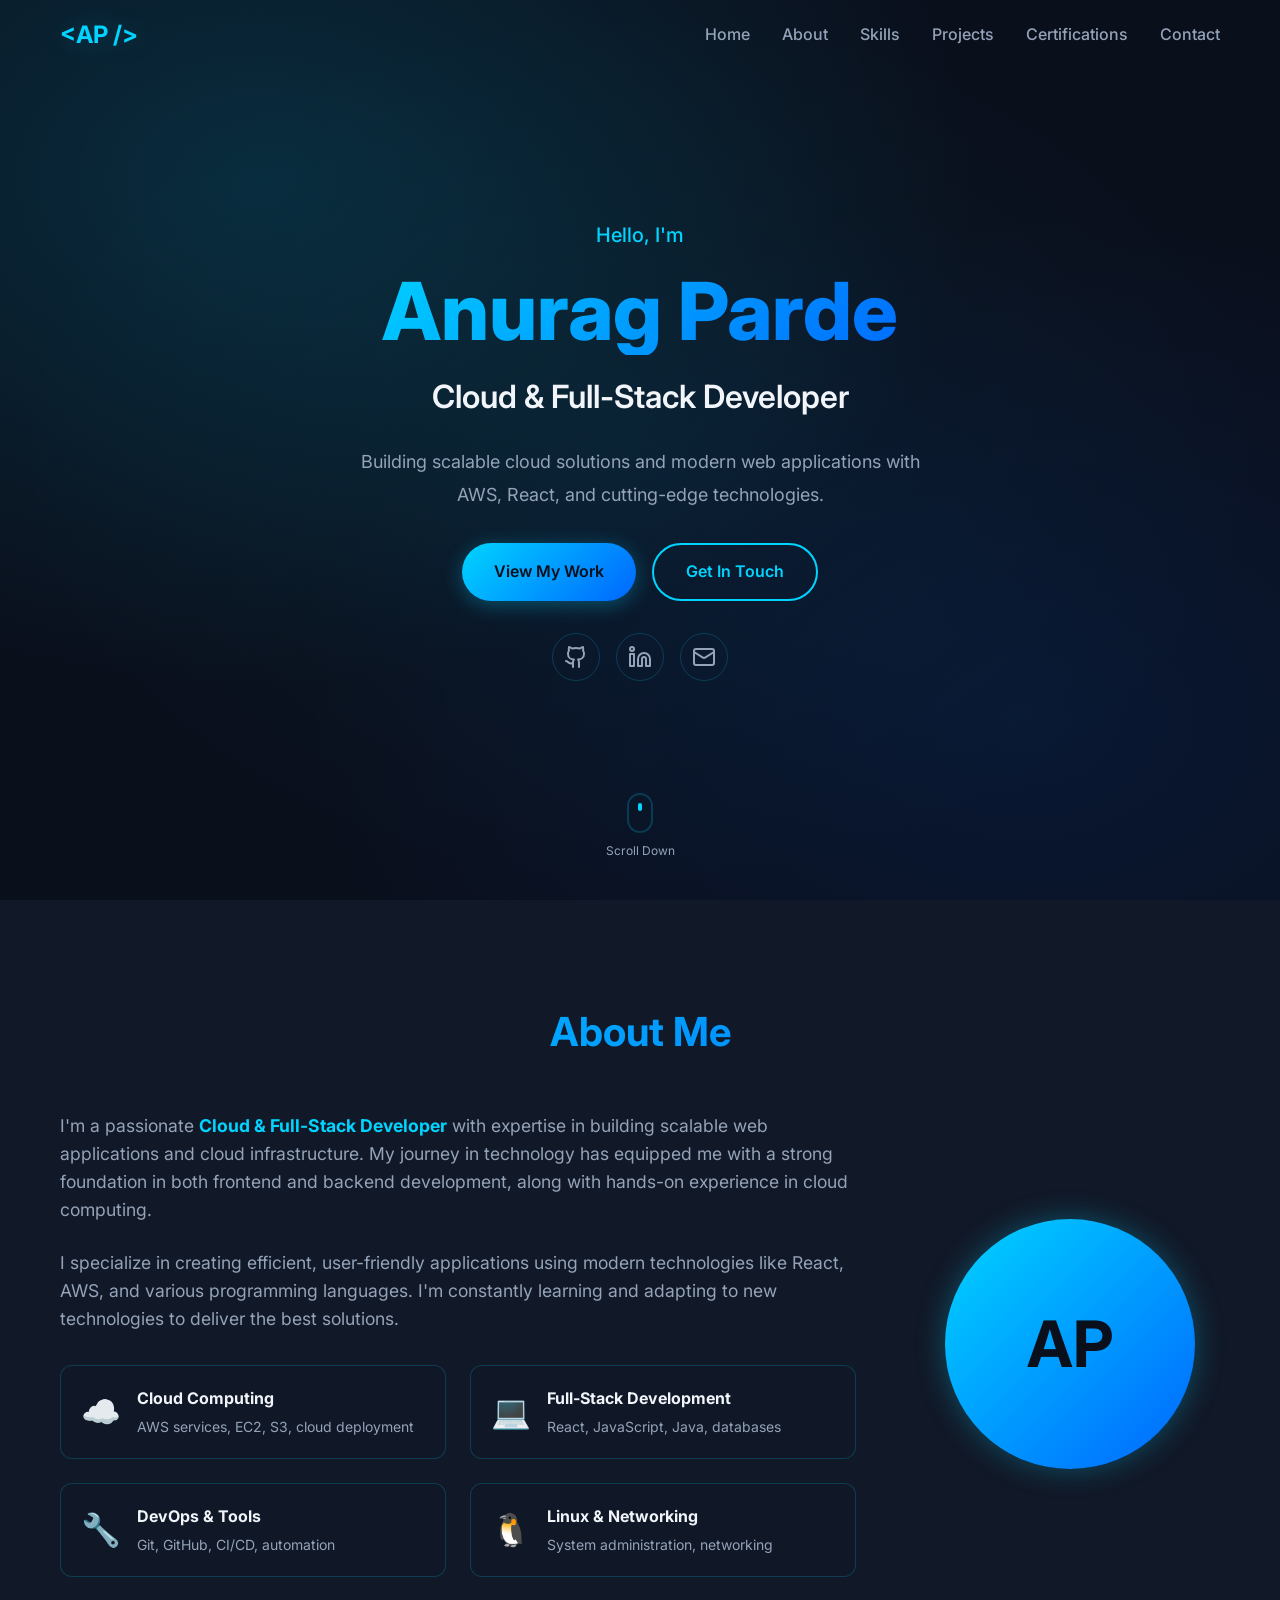
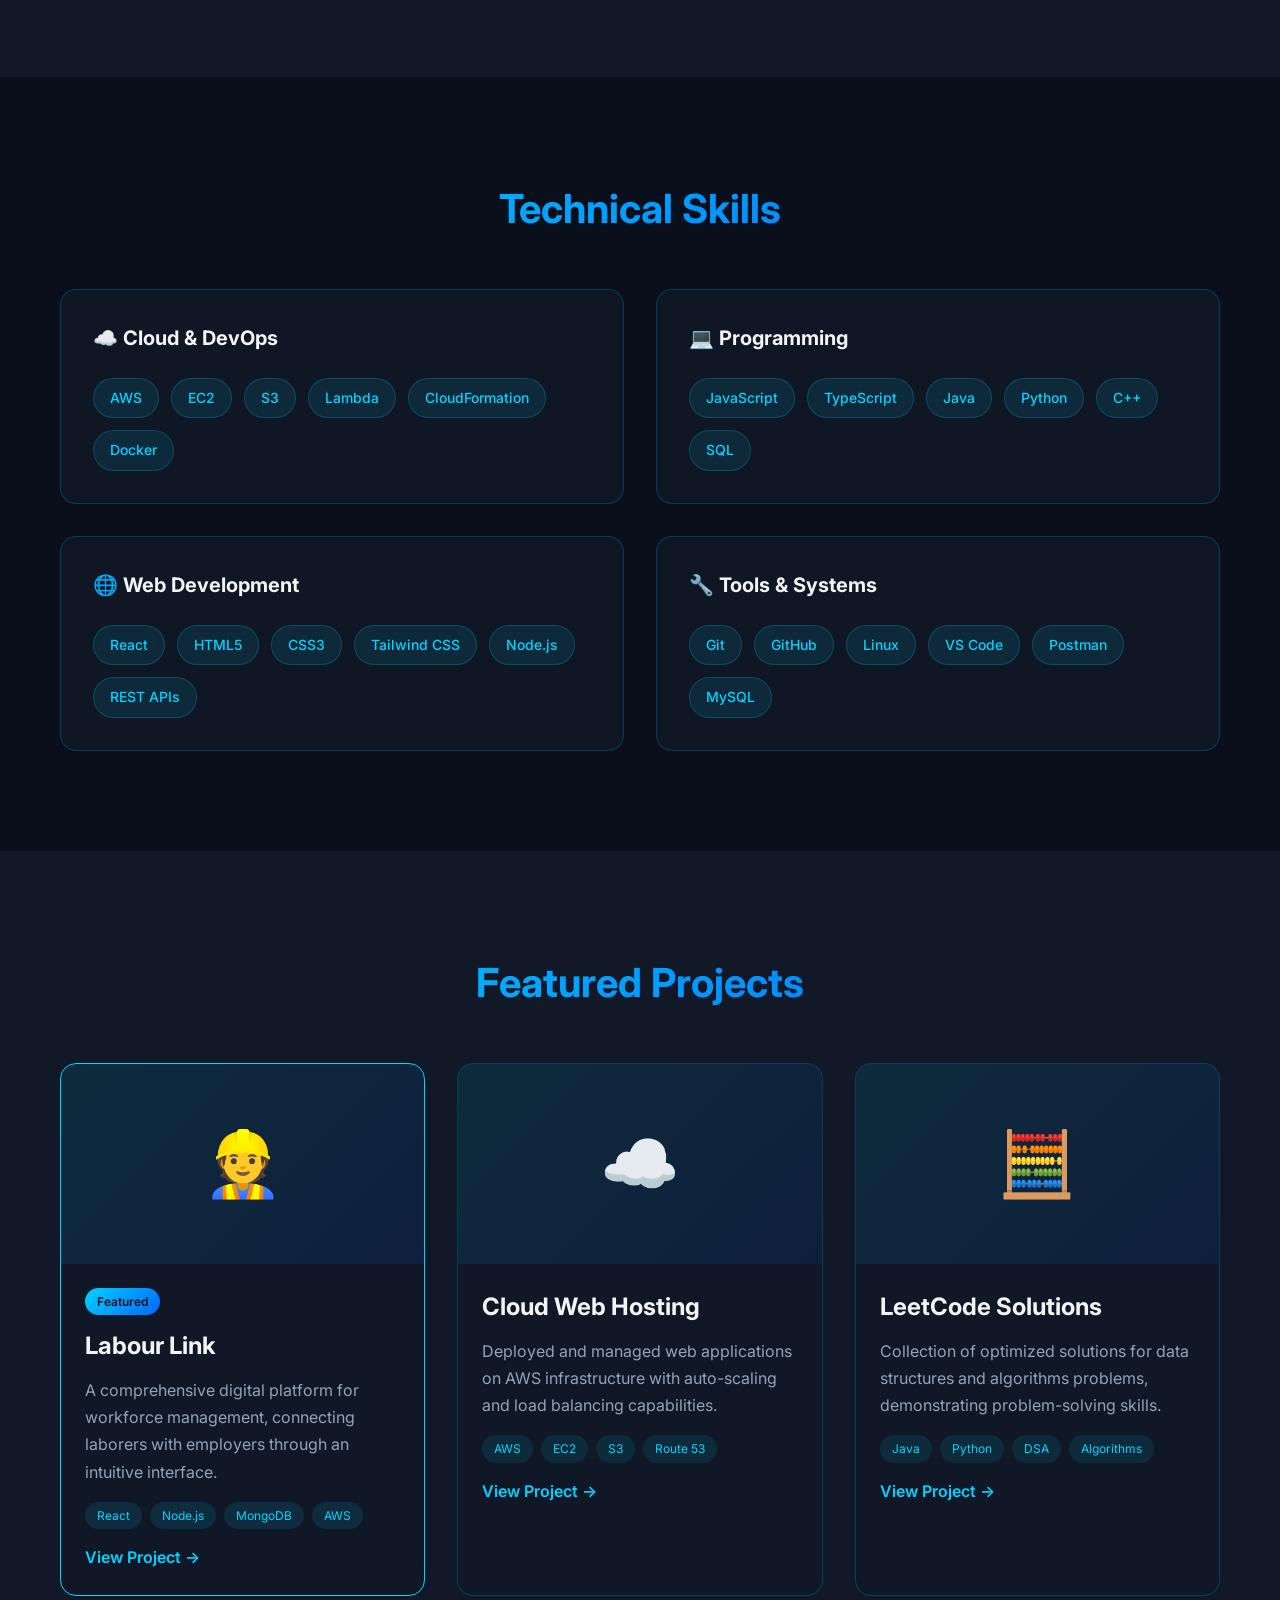
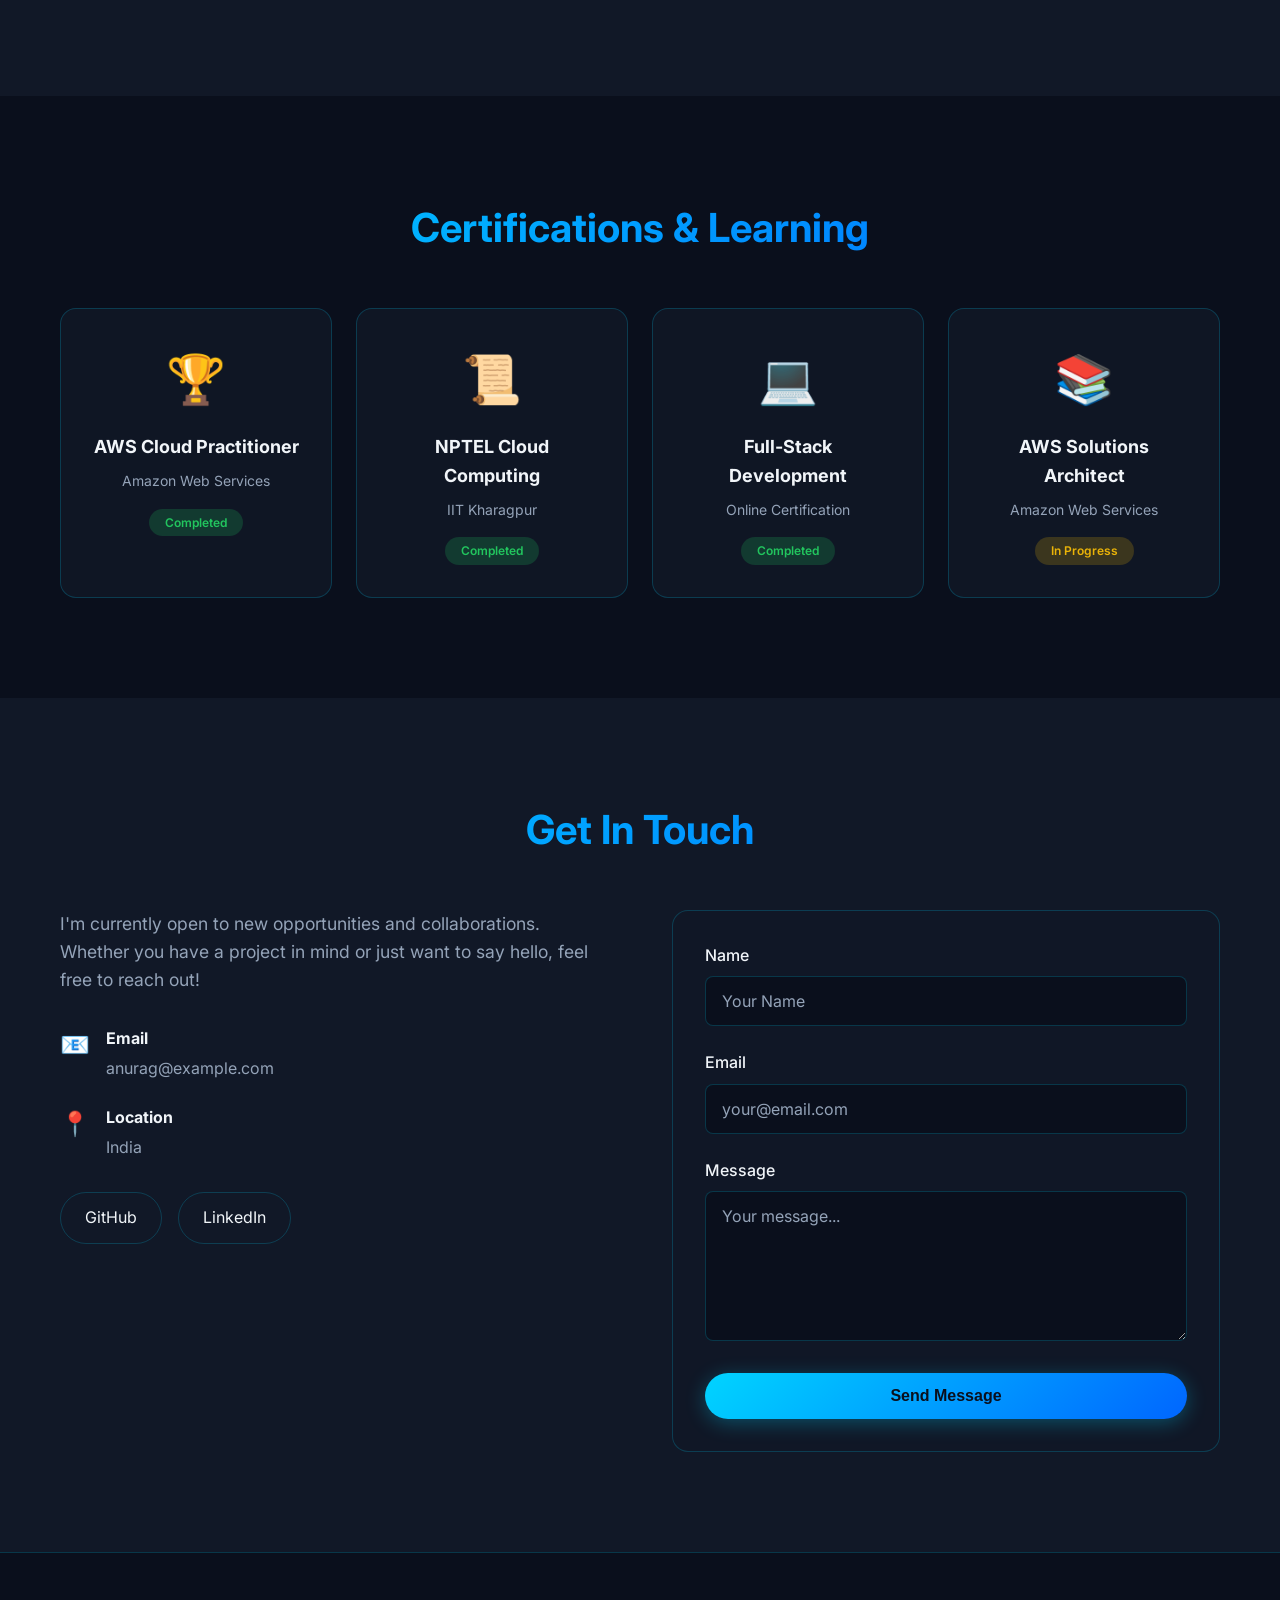
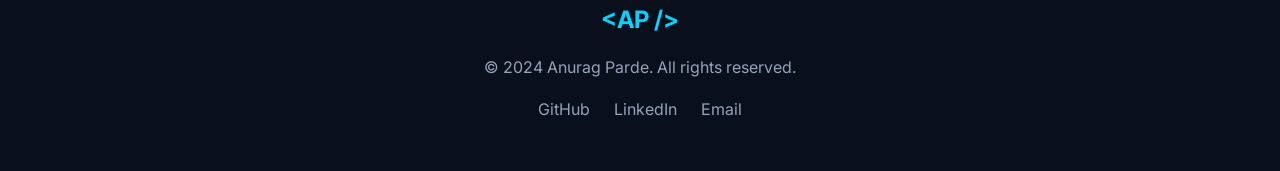
==== index.html @ a1b3fbac "Add files via upload" ====
<!DOCTYPE html>
<html lang="en">
<head>
  <meta charset="UTF-8">
  <meta name="viewport" content="width=device-width, initial-scale=1.0">
  <title>Anurag Parde | Cloud & Full-Stack Developer</title>
  <meta name="description" content="Portfolio of Anurag Parde - Cloud & Full-Stack Developer specializing in AWS, React, and modern web technologies.">
  <link rel="stylesheet" href="style.css">
  <link href="https://fonts.googleapis.com/css2?family=Inter:wght@300;400;500;600;700;800&display=swap" rel="stylesheet">
</head>
<body>
  <!-- Navigation -->
  <nav class="navbar" id="navbar">
    <div class="nav-container">
      <a href="#home" class="logo">&lt;AP /&gt;</a>
      <button class="menu-toggle" id="menuToggle" aria-label="Toggle menu">
        <span></span>
        <span></span>
        <span></span>
      </button>
      <ul class="nav-links" id="navLinks">
        <li><a href="#home">Home</a></li>
        <li><a href="#about">About</a></li>
        <li><a href="#skills">Skills</a></li>
        <li><a href="#projects">Projects</a></li>
        <li><a href="#certifications">Certifications</a></li>
        <li><a href="#contact">Contact</a></li>
      </ul>
    </div>
  </nav>

  <!-- Hero Section -->
  <section class="hero" id="home">
    <div class="hero-bg"></div>
    <div class="hero-content">
      <p class="hero-greeting">Hello, I'm</p>
      <h1 class="hero-name">Anurag Parde</h1>
      <h2 class="hero-role">Cloud & Full-Stack Developer</h2>
      <p class="hero-tagline">Building scalable cloud solutions and modern web applications with AWS, React, and cutting-edge technologies.</p>
      <div class="hero-buttons">
        <a href="#projects" class="btn btn-primary">View My Work</a>
        <a href="#contact" class="btn btn-secondary">Get In Touch</a>
      </div>
      <div class="social-links">
        <a href="https://github.com" target="_blank" aria-label="GitHub" class="social-link">
          <svg xmlns="http://www.w3.org/2000/svg" width="24" height="24" viewBox="0 0 24 24" fill="none" stroke="currentColor" stroke-width="2" stroke-linecap="round" stroke-linejoin="round"><path d="M15 22v-4a4.8 4.8 0 0 0-1-3.5c3 0 6-2 6-5.5.08-1.25-.27-2.48-1-3.5.28-1.15.28-2.35 0-3.5 0 0-1 0-3 1.5-2.64-.5-5.36-.5-8 0C6 2 5 2 5 2c-.3 1.15-.3 2.35 0 3.5A5.403 5.403 0 0 0 4 9c0 3.5 3 5.5 6 5.5-.39.49-.68 1.05-.85 1.65-.17.6-.22 1.23-.15 1.85v4"/><path d="M9 18c-4.51 2-5-2-7-2"/></svg>
        </a>
        <a href="https://linkedin.com" target="_blank" aria-label="LinkedIn" class="social-link">
          <svg xmlns="http://www.w3.org/2000/svg" width="24" height="24" viewBox="0 0 24 24" fill="none" stroke="currentColor" stroke-width="2" stroke-linecap="round" stroke-linejoin="round"><path d="M16 8a6 6 0 0 1 6 6v7h-4v-7a2 2 0 0 0-2-2 2 2 0 0 0-2 2v7h-4v-7a6 6 0 0 1 6-6z"/><rect width="4" height="12" x="2" y="9"/><circle cx="4" cy="4" r="2"/></svg>
        </a>
        <a href="mailto:anurag@example.com" aria-label="Email" class="social-link">
          <svg xmlns="http://www.w3.org/2000/svg" width="24" height="24" viewBox="0 0 24 24" fill="none" stroke="currentColor" stroke-width="2" stroke-linecap="round" stroke-linejoin="round"><rect width="20" height="16" x="2" y="4" rx="2"/><path d="m22 7-8.97 5.7a1.94 1.94 0 0 1-2.06 0L2 7"/></svg>
        </a>
      </div>
    </div>
    <div class="scroll-indicator">
      <div class="mouse"></div>
      <p>Scroll Down</p>
    </div>
  </section>

  <!-- About Section -->
  <section class="about" id="about">
    <div class="container">
      <h2 class="section-title">About Me</h2>
      <div class="about-content">
        <div class="about-text">
          <p>I'm a passionate <strong>Cloud & Full-Stack Developer</strong> with expertise in building scalable web applications and cloud infrastructure. My journey in technology has equipped me with a strong foundation in both frontend and backend development, along with hands-on experience in cloud computing.</p>
          <p>I specialize in creating efficient, user-friendly applications using modern technologies like React, AWS, and various programming languages. I'm constantly learning and adapting to new technologies to deliver the best solutions.</p>
          <div class="about-highlights">
            <div class="highlight-item">
              <div class="highlight-icon">☁️</div>
              <div>
                <h4>Cloud Computing</h4>
                <p>AWS services, EC2, S3, cloud deployment</p>
              </div>
            </div>
            <div class="highlight-item">
              <div class="highlight-icon">💻</div>
              <div>
                <h4>Full-Stack Development</h4>
                <p>React, JavaScript, Java, databases</p>
              </div>
            </div>
            <div class="highlight-item">
              <div class="highlight-icon">🔧</div>
              <div>
                <h4>DevOps & Tools</h4>
                <p>Git, GitHub, CI/CD, automation</p>
              </div>
            </div>
            <div class="highlight-item">
              <div class="highlight-icon">🐧</div>
              <div>
                <h4>Linux & Networking</h4>
                <p>System administration, networking</p>
              </div>
            </div>
          </div>
        </div>
        <div class="about-image">
          <div class="avatar">AP</div>
        </div>
      </div>
    </div>
  </section>

  <!-- Skills Section -->
  <section class="skills" id="skills">
    <div class="container">
      <h2 class="section-title">Technical Skills</h2>
      <div class="skills-grid">
        <div class="skill-category">
          <h3>☁️ Cloud & DevOps</h3>
          <div class="skill-tags">
            <span class="skill-tag">AWS</span>
            <span class="skill-tag">EC2</span>
            <span class="skill-tag">S3</span>
            <span class="skill-tag">Lambda</span>
            <span class="skill-tag">CloudFormation</span>
            <span class="skill-tag">Docker</span>
          </div>
        </div>
        <div class="skill-category">
          <h3>💻 Programming</h3>
          <div class="skill-tags">
            <span class="skill-tag">JavaScript</span>
            <span class="skill-tag">TypeScript</span>
            <span class="skill-tag">Java</span>
            <span class="skill-tag">Python</span>
            <span class="skill-tag">C++</span>
            <span class="skill-tag">SQL</span>
          </div>
        </div>
        <div class="skill-category">
          <h3>🌐 Web Development</h3>
          <div class="skill-tags">
            <span class="skill-tag">React</span>
            <span class="skill-tag">HTML5</span>
            <span class="skill-tag">CSS3</span>
            <span class="skill-tag">Tailwind CSS</span>
            <span class="skill-tag">Node.js</span>
            <span class="skill-tag">REST APIs</span>
          </div>
        </div>
        <div class="skill-category">
          <h3>🔧 Tools & Systems</h3>
          <div class="skill-tags">
            <span class="skill-tag">Git</span>
            <span class="skill-tag">GitHub</span>
            <span class="skill-tag">Linux</span>
            <span class="skill-tag">VS Code</span>
            <span class="skill-tag">Postman</span>
            <span class="skill-tag">MySQL</span>
          </div>
        </div>
      </div>
    </div>
  </section>

  <!-- Projects Section -->
  <section class="projects" id="projects">
    <div class="container">
      <h2 class="section-title">Featured Projects</h2>
      <div class="projects-grid">
        <div class="project-card featured">
          <div class="project-image">
            <div class="project-icon">👷</div>
          </div>
          <div class="project-content">
            <span class="project-badge">Featured</span>
            <h3>Labour Link</h3>
            <p>A comprehensive digital platform for workforce management, connecting laborers with employers through an intuitive interface.</p>
            <div class="project-tech">
              <span>React</span>
              <span>Node.js</span>
              <span>MongoDB</span>
              <span>AWS</span>
            </div>
            <div class="project-links">
              <a href="#" class="project-link">View Project →</a>
            </div>
          </div>
        </div>
        <div class="project-card">
          <div class="project-image">
            <div class="project-icon">☁️</div>
          </div>
          <div class="project-content">
            <h3>Cloud Web Hosting</h3>
            <p>Deployed and managed web applications on AWS infrastructure with auto-scaling and load balancing capabilities.</p>
            <div class="project-tech">
              <span>AWS</span>
              <span>EC2</span>
              <span>S3</span>
              <span>Route 53</span>
            </div>
            <div class="project-links">
              <a href="#" class="project-link">View Project →</a>
            </div>
          </div>
        </div>
        <div class="project-card">
          <div class="project-image">
            <div class="project-icon">🧮</div>
          </div>
          <div class="project-content">
            <h3>LeetCode Solutions</h3>
            <p>Collection of optimized solutions for data structures and algorithms problems, demonstrating problem-solving skills.</p>
            <div class="project-tech">
              <span>Java</span>
              <span>Python</span>
              <span>DSA</span>
              <span>Algorithms</span>
            </div>
            <div class="project-links">
              <a href="#" class="project-link">View Project →</a>
            </div>
          </div>
        </div>
      </div>
    </div>
  </section>

  <!-- Certifications Section -->
  <section class="certifications" id="certifications">
    <div class="container">
      <h2 class="section-title">Certifications & Learning</h2>
      <div class="cert-grid">
        <div class="cert-card">
          <div class="cert-icon">🏆</div>
          <h3>AWS Cloud Practitioner</h3>
          <p>Amazon Web Services</p>
          <span class="cert-status completed">Completed</span>
        </div>
        <div class="cert-card">
          <div class="cert-icon">📜</div>
          <h3>NPTEL Cloud Computing</h3>
          <p>IIT Kharagpur</p>
          <span class="cert-status completed">Completed</span>
        </div>
        <div class="cert-card">
          <div class="cert-icon">💻</div>
          <h3>Full-Stack Development</h3>
          <p>Online Certification</p>
          <span class="cert-status completed">Completed</span>
        </div>
        <div class="cert-card">
          <div class="cert-icon">📚</div>
          <h3>AWS Solutions Architect</h3>
          <p>Amazon Web Services</p>
          <span class="cert-status in-progress">In Progress</span>
        </div>
      </div>
    </div>
  </section>

  <!-- Contact Section -->
  <section class="contact" id="contact">
    <div class="container">
      <h2 class="section-title">Get In Touch</h2>
      <div class="contact-content">
        <div class="contact-info">
          <p>I'm currently open to new opportunities and collaborations. Whether you have a project in mind or just want to say hello, feel free to reach out!</p>
          <div class="contact-details">
            <div class="contact-item">
              <span class="contact-icon">📧</span>
              <div>
                <h4>Email</h4>
                <a href="mailto:anurag@example.com">anurag@example.com</a>
              </div>
            </div>
            <div class="contact-item">
              <span class="contact-icon">📍</span>
              <div>
                <h4>Location</h4>
                <p>India</p>
              </div>
            </div>
          </div>
          <div class="contact-social">
            <a href="https://github.com" target="_blank" class="social-btn">GitHub</a>
            <a href="https://linkedin.com" target="_blank" class="social-btn">LinkedIn</a>
          </div>
        </div>
        <form class="contact-form" id="contactForm">
          <div class="form-group">
            <label for="name">Name</label>
            <input type="text" id="name" name="name" required placeholder="Your Name">
          </div>
          <div class="form-group">
            <label for="email">Email</label>
            <input type="email" id="email" name="email" required placeholder="your@email.com">
          </div>
          <div class="form-group">
            <label for="message">Message</label>
            <textarea id="message" name="message" required placeholder="Your message..."></textarea>
          </div>
          <button type="submit" class="btn btn-primary btn-full">Send Message</button>
        </form>
      </div>
    </div>
  </section>

  <!-- Footer -->
  <footer class="footer">
    <div class="container">
      <div class="footer-content">
        <a href="#home" class="footer-logo">&lt;AP /&gt;</a>
        <p>&copy; 2024 Anurag Parde. All rights reserved.</p>
        <div class="footer-social">
          <a href="https://github.com" target="_blank">GitHub</a>
          <a href="https://linkedin.com" target="_blank">LinkedIn</a>
          <a href="mailto:anurag@example.com">Email</a>
        </div>
      </div>
    </div>
  </footer>

  <script src="script.js"></script>
</body>
</html>
---- style.css ----
/* ========================================
   Anurag Parde Portfolio - Stylesheet
   ======================================== */

/* CSS Variables */
:root {
  --primary: #00d4ff;
  --primary-dark: #00a8cc;
  --background: #0a0f1c;
  --background-light: #111827;
  --card-bg: rgba(17, 24, 39, 0.8);
  --text: #f1f5f9;
  --text-muted: #94a3b8;
  --border: rgba(0, 212, 255, 0.2);
  --gradient: linear-gradient(135deg, #00d4ff, #0066ff);
  --shadow: 0 25px 50px -12px rgba(0, 0, 0, 0.5);
  --glow: 0 0 30px rgba(0, 212, 255, 0.3);
}

/* Reset & Base */
* {
  margin: 0;
  padding: 0;
  box-sizing: border-box;
}

html {
  scroll-behavior: smooth;
}

body {
  font-family: 'Inter', -apple-system, BlinkMacSystemFont, 'Segoe UI', sans-serif;
  background: var(--background);
  color: var(--text);
  line-height: 1.6;
  overflow-x: hidden;
}

a {
  text-decoration: none;
  color: inherit;
  transition: color 0.3s ease;
}

ul {
  list-style: none;
}

img {
  max-width: 100%;
  display: block;
}

.container {
  max-width: 1200px;
  margin: 0 auto;
  padding: 0 20px;
}

/* ========================================
   Navigation
   ======================================== */
.navbar {
  position: fixed;
  top: 0;
  left: 0;
  right: 0;
  z-index: 1000;
  padding: 1rem 0;
  transition: all 0.3s ease;
  background: transparent;
}

.navbar.scrolled {
  background: rgba(10, 15, 28, 0.95);
  backdrop-filter: blur(20px);
  box-shadow: 0 4px 30px rgba(0, 0, 0, 0.3);
}

.nav-container {
  max-width: 1200px;
  margin: 0 auto;
  padding: 0 20px;
  display: flex;
  justify-content: space-between;
  align-items: center;
}

.logo {
  font-size: 1.5rem;
  font-weight: 700;
  color: var(--primary);
  text-shadow: var(--glow);
}

.nav-links {
  display: flex;
  gap: 2rem;
}

.nav-links a {
  color: var(--text-muted);
  font-weight: 500;
  padding: 0.5rem 0;
  position: relative;
  transition: color 0.3s ease;
}

.nav-links a:hover {
  color: var(--primary);
}

.nav-links a::after {
  content: '';
  position: absolute;
  bottom: 0;
  left: 0;
  width: 0;
  height: 2px;
  background: var(--primary);
  transition: width 0.3s ease;
}

.nav-links a:hover::after {
  width: 100%;
}

/* Mobile Menu Toggle */
.menu-toggle {
  display: none;
  flex-direction: column;
  gap: 5px;
  background: none;
  border: none;
  cursor: pointer;
  padding: 5px;
}

.menu-toggle span {
  width: 25px;
  height: 2px;
  background: var(--text);
  transition: all 0.3s ease;
}

/* ========================================
   Hero Section
   ======================================== */
.hero {
  min-height: 100vh;
  display: flex;
  flex-direction: column;
  justify-content: center;
  align-items: center;
  text-align: center;
  position: relative;
  padding: 100px 20px;
}

.hero-bg {
  position: absolute;
  top: 0;
  left: 0;
  right: 0;
  bottom: 0;
  background: 
    radial-gradient(ellipse at 20% 20%, rgba(0, 212, 255, 0.15) 0%, transparent 50%),
    radial-gradient(ellipse at 80% 80%, rgba(0, 102, 255, 0.1) 0%, transparent 50%),
    radial-gradient(ellipse at 50% 50%, rgba(0, 212, 255, 0.05) 0%, transparent 70%);
  z-index: -1;
}

.hero-content {
  max-width: 800px;
  animation: fadeInUp 1s ease;
}

.hero-greeting {
  color: var(--primary);
  font-size: 1.25rem;
  font-weight: 500;
  margin-bottom: 1rem;
}

.hero-name {
  font-size: clamp(2.5rem, 8vw, 5rem);
  font-weight: 800;
  background: var(--gradient);
  -webkit-background-clip: text;
  -webkit-text-fill-color: transparent;
  background-clip: text;
  margin-bottom: 1rem;
  line-height: 1.1;
}

.hero-role {
  font-size: clamp(1.25rem, 4vw, 2rem);
  color: var(--text);
  font-weight: 600;
  margin-bottom: 1.5rem;
}

.hero-tagline {
  font-size: 1.125rem;
  color: var(--text-muted);
  max-width: 600px;
  margin: 0 auto 2rem;
  line-height: 1.8;
}

.hero-buttons {
  display: flex;
  gap: 1rem;
  justify-content: center;
  flex-wrap: wrap;
  margin-bottom: 2rem;
}

/* Buttons */
.btn {
  padding: 0.875rem 2rem;
  border-radius: 50px;
  font-weight: 600;
  font-size: 1rem;
  cursor: pointer;
  transition: all 0.3s ease;
  border: none;
  display: inline-flex;
  align-items: center;
  gap: 0.5rem;
}

.btn-primary {
  background: var(--gradient);
  color: var(--background);
  box-shadow: 0 4px 20px rgba(0, 212, 255, 0.3);
}

.btn-primary:hover {
  transform: translateY(-2px);
  box-shadow: 0 6px 30px rgba(0, 212, 255, 0.5);
}

.btn-secondary {
  background: transparent;
  color: var(--primary);
  border: 2px solid var(--primary);
}

.btn-secondary:hover {
  background: rgba(0, 212, 255, 0.1);
  transform: translateY(-2px);
}

.btn-full {
  width: 100%;
  justify-content: center;
}

/* Social Links */
.social-links {
  display: flex;
  gap: 1rem;
  justify-content: center;
}

.social-link {
  width: 48px;
  height: 48px;
  border-radius: 50%;
  border: 1px solid var(--border);
  display: flex;
  align-items: center;
  justify-content: center;
  color: var(--text-muted);
  transition: all 0.3s ease;
}

.social-link:hover {
  border-color: var(--primary);
  color: var(--primary);
  transform: translateY(-3px);
  box-shadow: var(--glow);
}

/* Scroll Indicator */
.scroll-indicator {
  position: absolute;
  bottom: 40px;
  display: flex;
  flex-direction: column;
  align-items: center;
  gap: 0.5rem;
  animation: bounce 2s infinite;
}

.mouse {
  width: 26px;
  height: 40px;
  border: 2px solid var(--border);
  border-radius: 20px;
  position: relative;
}

.mouse::before {
  content: '';
  position: absolute;
  top: 8px;
  left: 50%;
  transform: translateX(-50%);
  width: 4px;
  height: 8px;
  background: var(--primary);
  border-radius: 2px;
  animation: scrollWheel 2s infinite;
}

.scroll-indicator p {
  font-size: 0.75rem;
  color: var(--text-muted);
}

/* ========================================
   Section Styles
   ======================================== */
section {
  padding: 100px 0;
}

.section-title {
  font-size: 2.5rem;
  font-weight: 700;
  text-align: center;
  margin-bottom: 3rem;
  background: var(--gradient);
  -webkit-background-clip: text;
  -webkit-text-fill-color: transparent;
  background-clip: text;
}

/* ========================================
   About Section
   ======================================== */
.about {
  background: var(--background-light);
}

.about-content {
  display: grid;
  grid-template-columns: 1fr 300px;
  gap: 4rem;
  align-items: center;
}

.about-text p {
  color: var(--text-muted);
  margin-bottom: 1.5rem;
  font-size: 1.1rem;
}

.about-text strong {
  color: var(--primary);
}

.about-highlights {
  display: grid;
  grid-template-columns: 1fr 1fr;
  gap: 1.5rem;
  margin-top: 2rem;
}

.highlight-item {
  display: flex;
  gap: 1rem;
  padding: 1.25rem;
  background: var(--card-bg);
  border-radius: 12px;
  border: 1px solid var(--border);
  transition: all 0.3s ease;
}

.highlight-item:hover {
  border-color: var(--primary);
  transform: translateY(-3px);
}

.highlight-icon {
  font-size: 2rem;
}

.highlight-item h4 {
  color: var(--text);
  font-size: 1rem;
  margin-bottom: 0.25rem;
}

.highlight-item p {
  color: var(--text-muted);
  font-size: 0.875rem;
  margin: 0;
}

.about-image {
  display: flex;
  justify-content: center;
}

.avatar {
  width: 250px;
  height: 250px;
  border-radius: 50%;
  background: var(--gradient);
  display: flex;
  align-items: center;
  justify-content: center;
  font-size: 4rem;
  font-weight: 700;
  color: var(--background);
  box-shadow: var(--glow);
  animation: float 6s ease-in-out infinite;
}

/* ========================================
   Skills Section
   ======================================== */
.skills-grid {
  display: grid;
  grid-template-columns: repeat(2, 1fr);
  gap: 2rem;
}

.skill-category {
  background: var(--card-bg);
  border: 1px solid var(--border);
  border-radius: 16px;
  padding: 2rem;
  transition: all 0.3s ease;
}

.skill-category:hover {
  border-color: var(--primary);
  box-shadow: var(--glow);
}

.skill-category h3 {
  font-size: 1.25rem;
  margin-bottom: 1.5rem;
  color: var(--text);
}

.skill-tags {
  display: flex;
  flex-wrap: wrap;
  gap: 0.75rem;
}

.skill-tag {
  background: rgba(0, 212, 255, 0.1);
  color: var(--primary);
  padding: 0.5rem 1rem;
  border-radius: 50px;
  font-size: 0.875rem;
  font-weight: 500;
  border: 1px solid var(--border);
  transition: all 0.3s ease;
}

.skill-tag:hover {
  background: rgba(0, 212, 255, 0.2);
  transform: scale(1.05);
}

/* ========================================
   Projects Section
   ======================================== */
.projects {
  background: var(--background-light);
}

.projects-grid {
  display: grid;
  grid-template-columns: repeat(auto-fit, minmax(350px, 1fr));
  gap: 2rem;
}

.project-card {
  background: var(--card-bg);
  border: 1px solid var(--border);
  border-radius: 16px;
  overflow: hidden;
  transition: all 0.3s ease;
}

.project-card:hover {
  border-color: var(--primary);
  transform: translateY(-5px);
  box-shadow: var(--glow);
}

.project-card.featured {
  grid-column: span 1;
  border-color: var(--primary);
}

.project-image {
  height: 200px;
  background: linear-gradient(135deg, rgba(0, 212, 255, 0.1), rgba(0, 102, 255, 0.1));
  display: flex;
  align-items: center;
  justify-content: center;
}

.project-icon {
  font-size: 4rem;
}

.project-content {
  padding: 1.5rem;
}

.project-badge {
  display: inline-block;
  background: var(--gradient);
  color: var(--background);
  padding: 0.25rem 0.75rem;
  border-radius: 50px;
  font-size: 0.75rem;
  font-weight: 600;
  margin-bottom: 0.75rem;
}

.project-content h3 {
  font-size: 1.5rem;
  margin-bottom: 0.75rem;
  color: var(--text);
}

.project-content p {
  color: var(--text-muted);
  margin-bottom: 1rem;
  line-height: 1.7;
}

.project-tech {
  display: flex;
  flex-wrap: wrap;
  gap: 0.5rem;
  margin-bottom: 1rem;
}

.project-tech span {
  background: rgba(0, 212, 255, 0.1);
  color: var(--primary);
  padding: 0.25rem 0.75rem;
  border-radius: 50px;
  font-size: 0.75rem;
}

.project-link {
  color: var(--primary);
  font-weight: 600;
  display: inline-flex;
  align-items: center;
  gap: 0.5rem;
}

.project-link:hover {
  text-decoration: underline;
}

/* ========================================
   Certifications Section
   ======================================== */
.cert-grid {
  display: grid;
  grid-template-columns: repeat(auto-fit, minmax(250px, 1fr));
  gap: 1.5rem;
}

.cert-card {
  background: var(--card-bg);
  border: 1px solid var(--border);
  border-radius: 16px;
  padding: 2rem;
  text-align: center;
  transition: all 0.3s ease;
}

.cert-card:hover {
  border-color: var(--primary);
  transform: translateY(-5px);
}

.cert-icon {
  font-size: 3rem;
  margin-bottom: 1rem;
}

.cert-card h3 {
  font-size: 1.125rem;
  color: var(--text);
  margin-bottom: 0.5rem;
}

.cert-card p {
  color: var(--text-muted);
  font-size: 0.875rem;
  margin-bottom: 1rem;
}

.cert-status {
  display: inline-block;
  padding: 0.25rem 1rem;
  border-radius: 50px;
  font-size: 0.75rem;
  font-weight: 600;
}

.cert-status.completed {
  background: rgba(34, 197, 94, 0.2);
  color: #22c55e;
}

.cert-status.in-progress {
  background: rgba(234, 179, 8, 0.2);
  color: #eab308;
}

/* ========================================
   Contact Section
   ======================================== */
.contact {
  background: var(--background-light);
}

.contact-content {
  display: grid;
  grid-template-columns: 1fr 1fr;
  gap: 4rem;
}

.contact-info > p {
  color: var(--text-muted);
  font-size: 1.1rem;
  margin-bottom: 2rem;
}

.contact-details {
  display: flex;
  flex-direction: column;
  gap: 1.5rem;
  margin-bottom: 2rem;
}

.contact-item {
  display: flex;
  gap: 1rem;
  align-items: flex-start;
}

.contact-icon {
  font-size: 1.5rem;
}

.contact-item h4 {
  color: var(--text);
  margin-bottom: 0.25rem;
}

.contact-item a,
.contact-item p {
  color: var(--text-muted);
  margin: 0;
}

.contact-item a:hover {
  color: var(--primary);
}

.contact-social {
  display: flex;
  gap: 1rem;
}

.social-btn {
  padding: 0.75rem 1.5rem;
  border: 1px solid var(--border);
  border-radius: 50px;
  color: var(--text);
  transition: all 0.3s ease;
}

.social-btn:hover {
  border-color: var(--primary);
  color: var(--primary);
}

/* Contact Form */
.contact-form {
  background: var(--card-bg);
  border: 1px solid var(--border);
  border-radius: 16px;
  padding: 2rem;
}

.form-group {
  margin-bottom: 1.5rem;
}

.form-group label {
  display: block;
  color: var(--text);
  margin-bottom: 0.5rem;
  font-weight: 500;
}

.form-group input,
.form-group textarea {
  width: 100%;
  padding: 0.875rem 1rem;
  background: var(--background);
  border: 1px solid var(--border);
  border-radius: 8px;
  color: var(--text);
  font-size: 1rem;
  font-family: inherit;
  transition: border-color 0.3s ease;
}

.form-group input:focus,
.form-group textarea:focus {
  outline: none;
  border-color: var(--primary);
}

.form-group textarea {
  min-height: 150px;
  resize: vertical;
}

.form-group input::placeholder,
.form-group textarea::placeholder {
  color: var(--text-muted);
}

/* ========================================
   Footer
   ======================================== */
.footer {
  padding: 3rem 0;
  border-top: 1px solid var(--border);
}

.footer-content {
  display: flex;
  flex-direction: column;
  align-items: center;
  gap: 1rem;
  text-align: center;
}

.footer-logo {
  font-size: 1.5rem;
  font-weight: 700;
  color: var(--primary);
}

.footer-content > p {
  color: var(--text-muted);
}

.footer-social {
  display: flex;
  gap: 1.5rem;
}

.footer-social a {
  color: var(--text-muted);
  transition: color 0.3s ease;
}

.footer-social a:hover {
  color: var(--primary);
}

/* ========================================
   Animations
   ======================================== */
@keyframes fadeInUp {
  from {
    opacity: 0;
    transform: translateY(30px);
  }
  to {
    opacity: 1;
    transform: translateY(0);
  }
}

@keyframes float {
  0%, 100% {
    transform: translateY(0);
  }
  50% {
    transform: translateY(-20px);
  }
}

@keyframes bounce {
  0%, 20%, 50%, 80%, 100% {
    transform: translateY(0);
  }
  40% {
    transform: translateY(-10px);
  }
  60% {
    transform: translateY(-5px);
  }
}

@keyframes scrollWheel {
  0% {
    opacity: 1;
    transform: translateX(-50%) translateY(0);
  }
  100% {
    opacity: 0;
    transform: translateX(-50%) translateY(12px);
  }
}

/* ========================================
   Responsive Design
   ======================================== */
@media (max-width: 992px) {
  .about-content {
    grid-template-columns: 1fr;
    gap: 3rem;
  }

  .about-image {
    order: -1;
  }

  .contact-content {
    grid-template-columns: 1fr;
    gap: 3rem;
  }
}

@media (max-width: 768px) {
  .menu-toggle {
    display: flex;
  }

  .nav-links {
    position: fixed;
    top: 70px;
    left: 0;
    right: 0;
    background: rgba(10, 15, 28, 0.98);
    backdrop-filter: blur(20px);
    flex-direction: column;
    align-items: center;
    padding: 2rem;
    gap: 1.5rem;
    transform: translateY(-100%);
    opacity: 0;
    visibility: hidden;
    transition: all 0.3s ease;
  }

  .nav-links.active {
    transform: translateY(0);
    opacity: 1;
    visibility: visible;
  }

  .skills-grid {
    grid-template-columns: 1fr;
  }

  .about-highlights {
    grid-template-columns: 1fr;
  }

  .projects-grid {
    grid-template-columns: 1fr;
  }

  .hero-buttons {
    flex-direction: column;
    align-items: center;
  }

  .btn {
    width: 100%;
    max-width: 280px;
    justify-content: center;
  }
}

@media (max-width: 480px) {
  section {
    padding: 60px 0;
  }

  .section-title {
    font-size: 2rem;
  }

  .hero-name {
    font-size: 2.5rem;
  }

  .avatar {
    width: 180px;
    height: 180px;
    font-size: 3rem;
  }
}
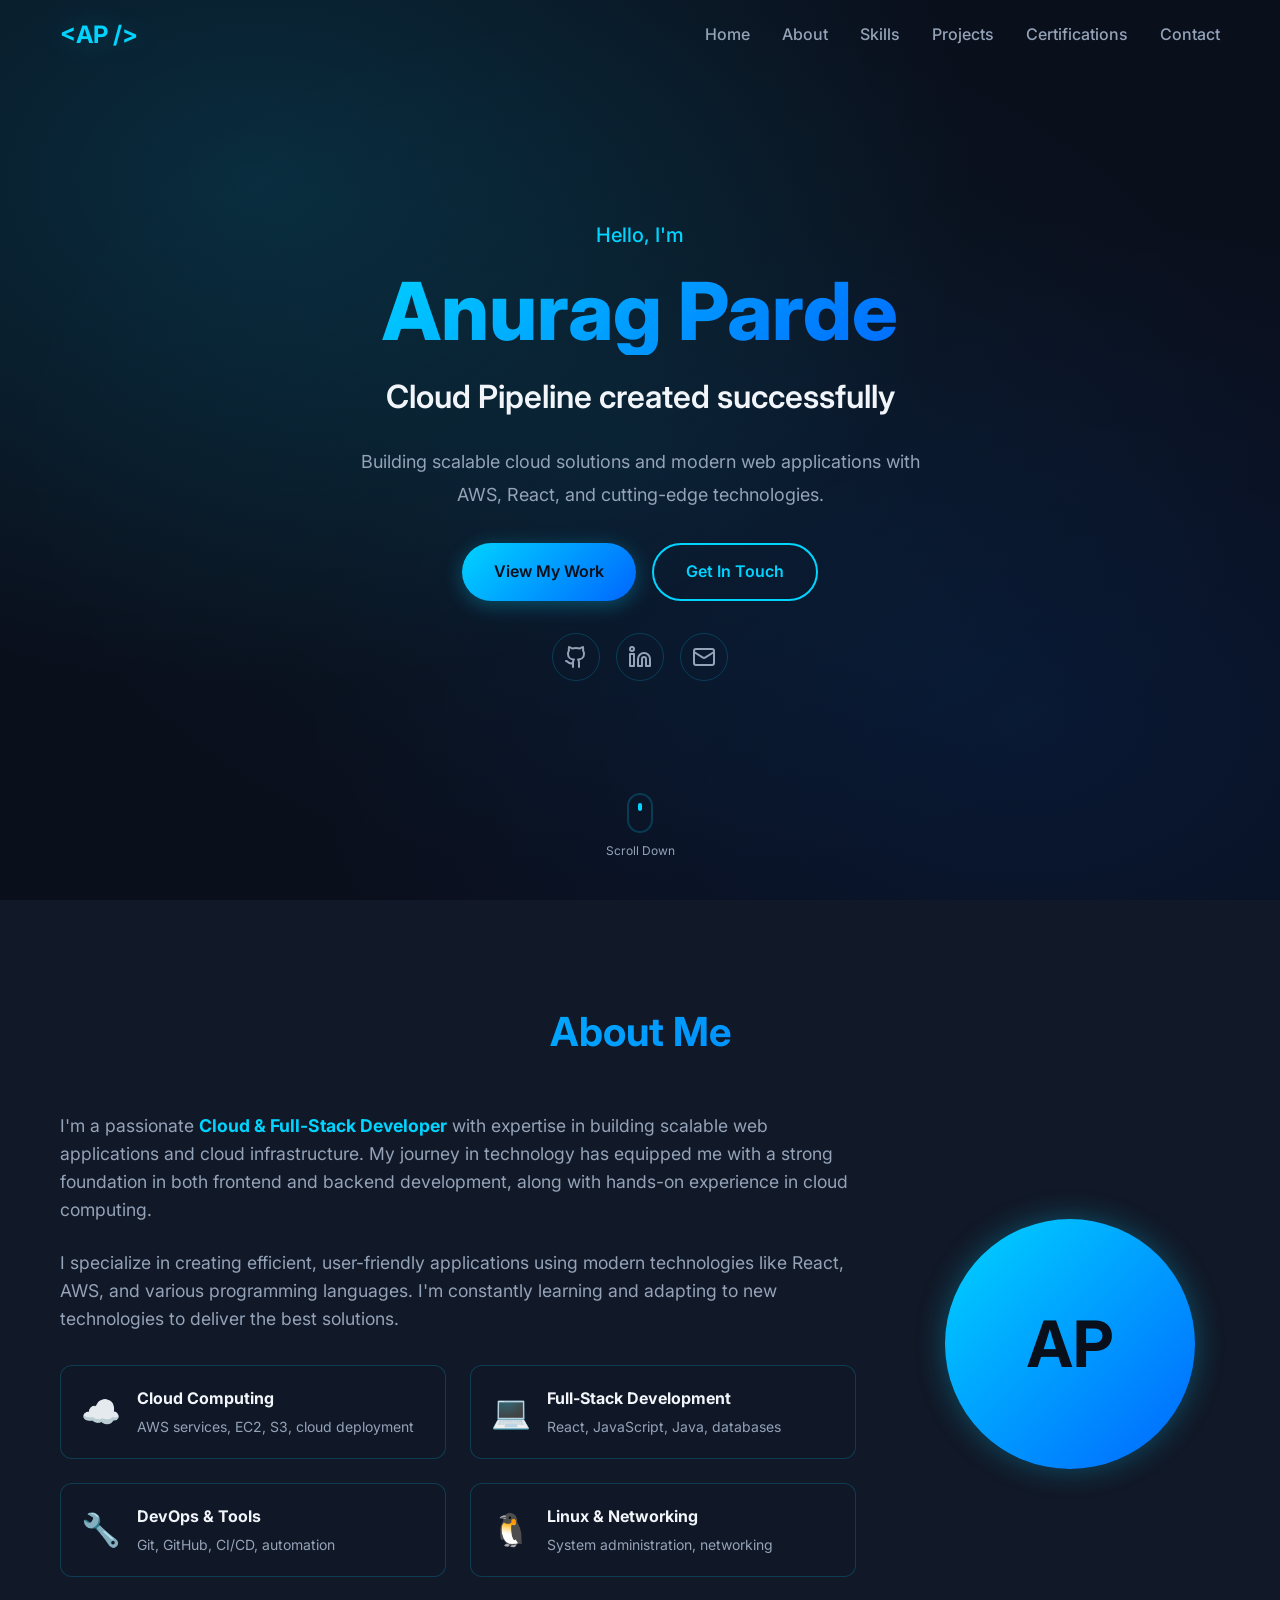
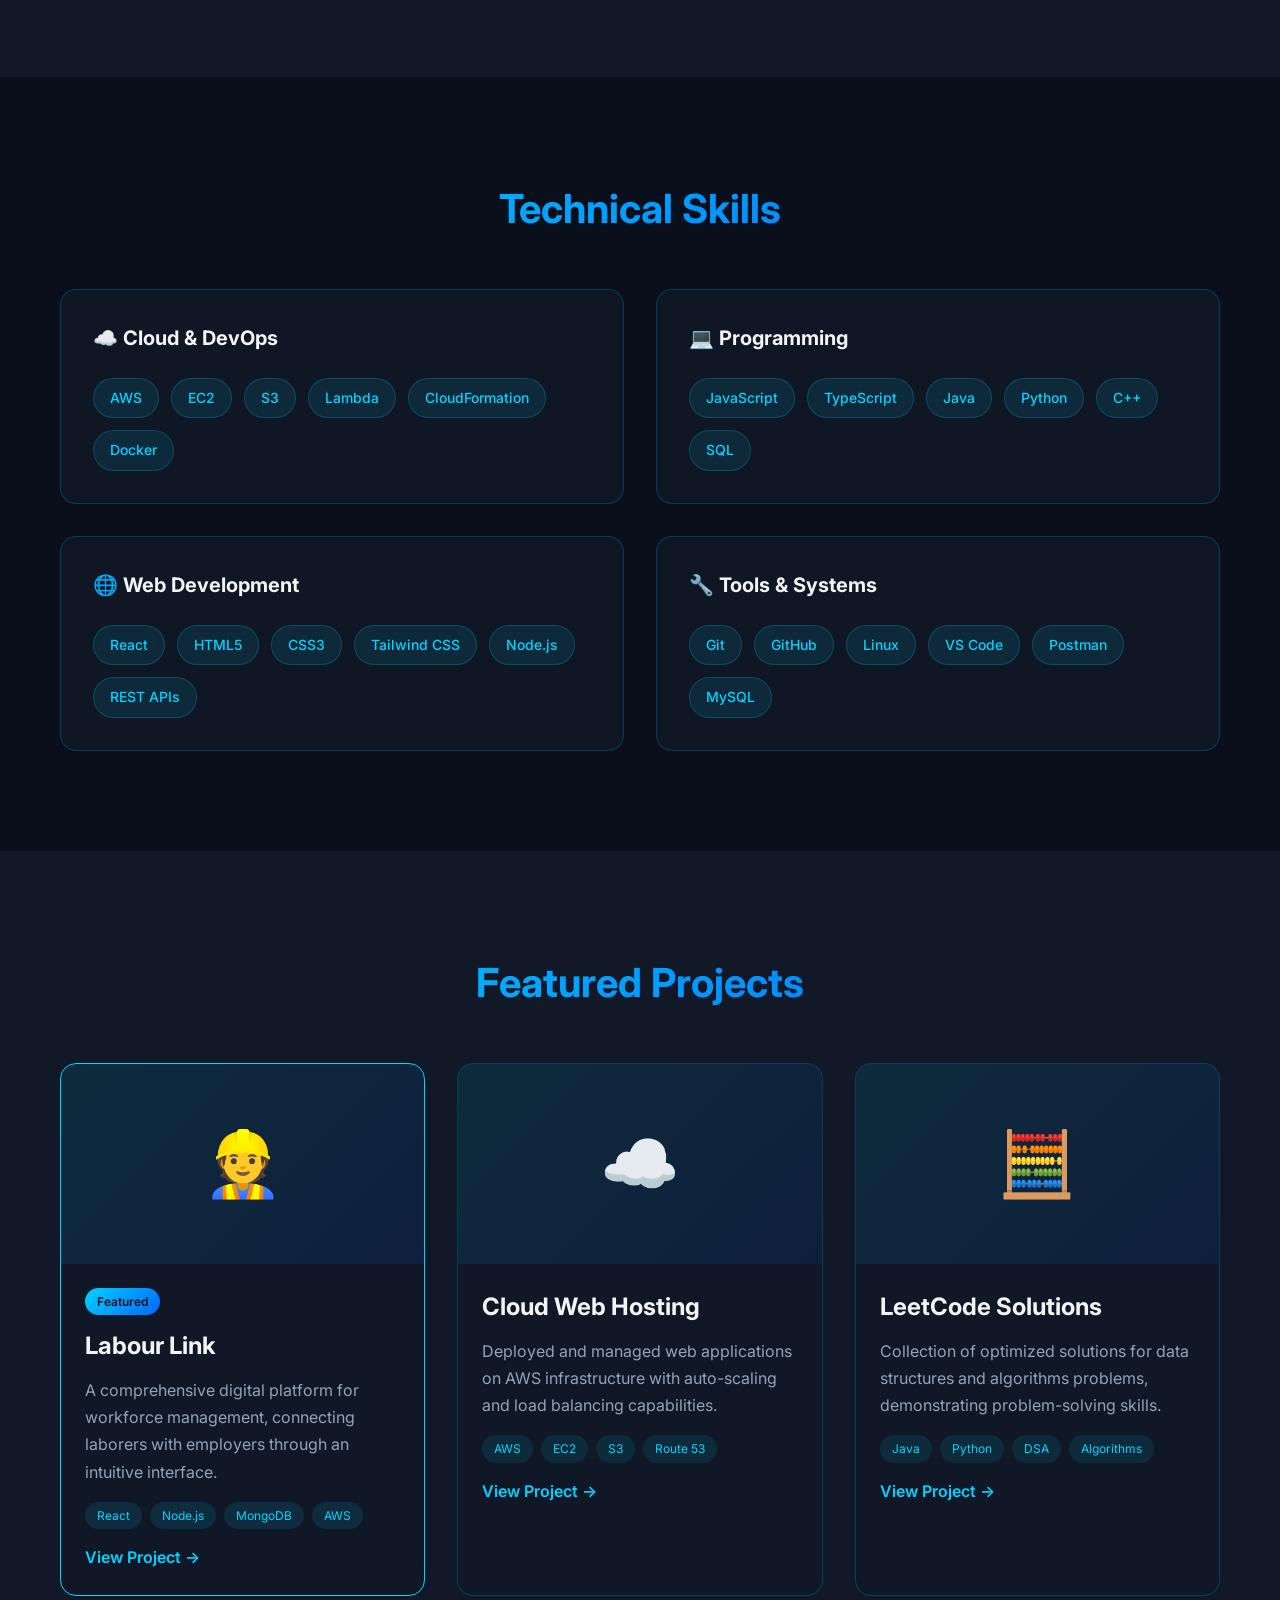
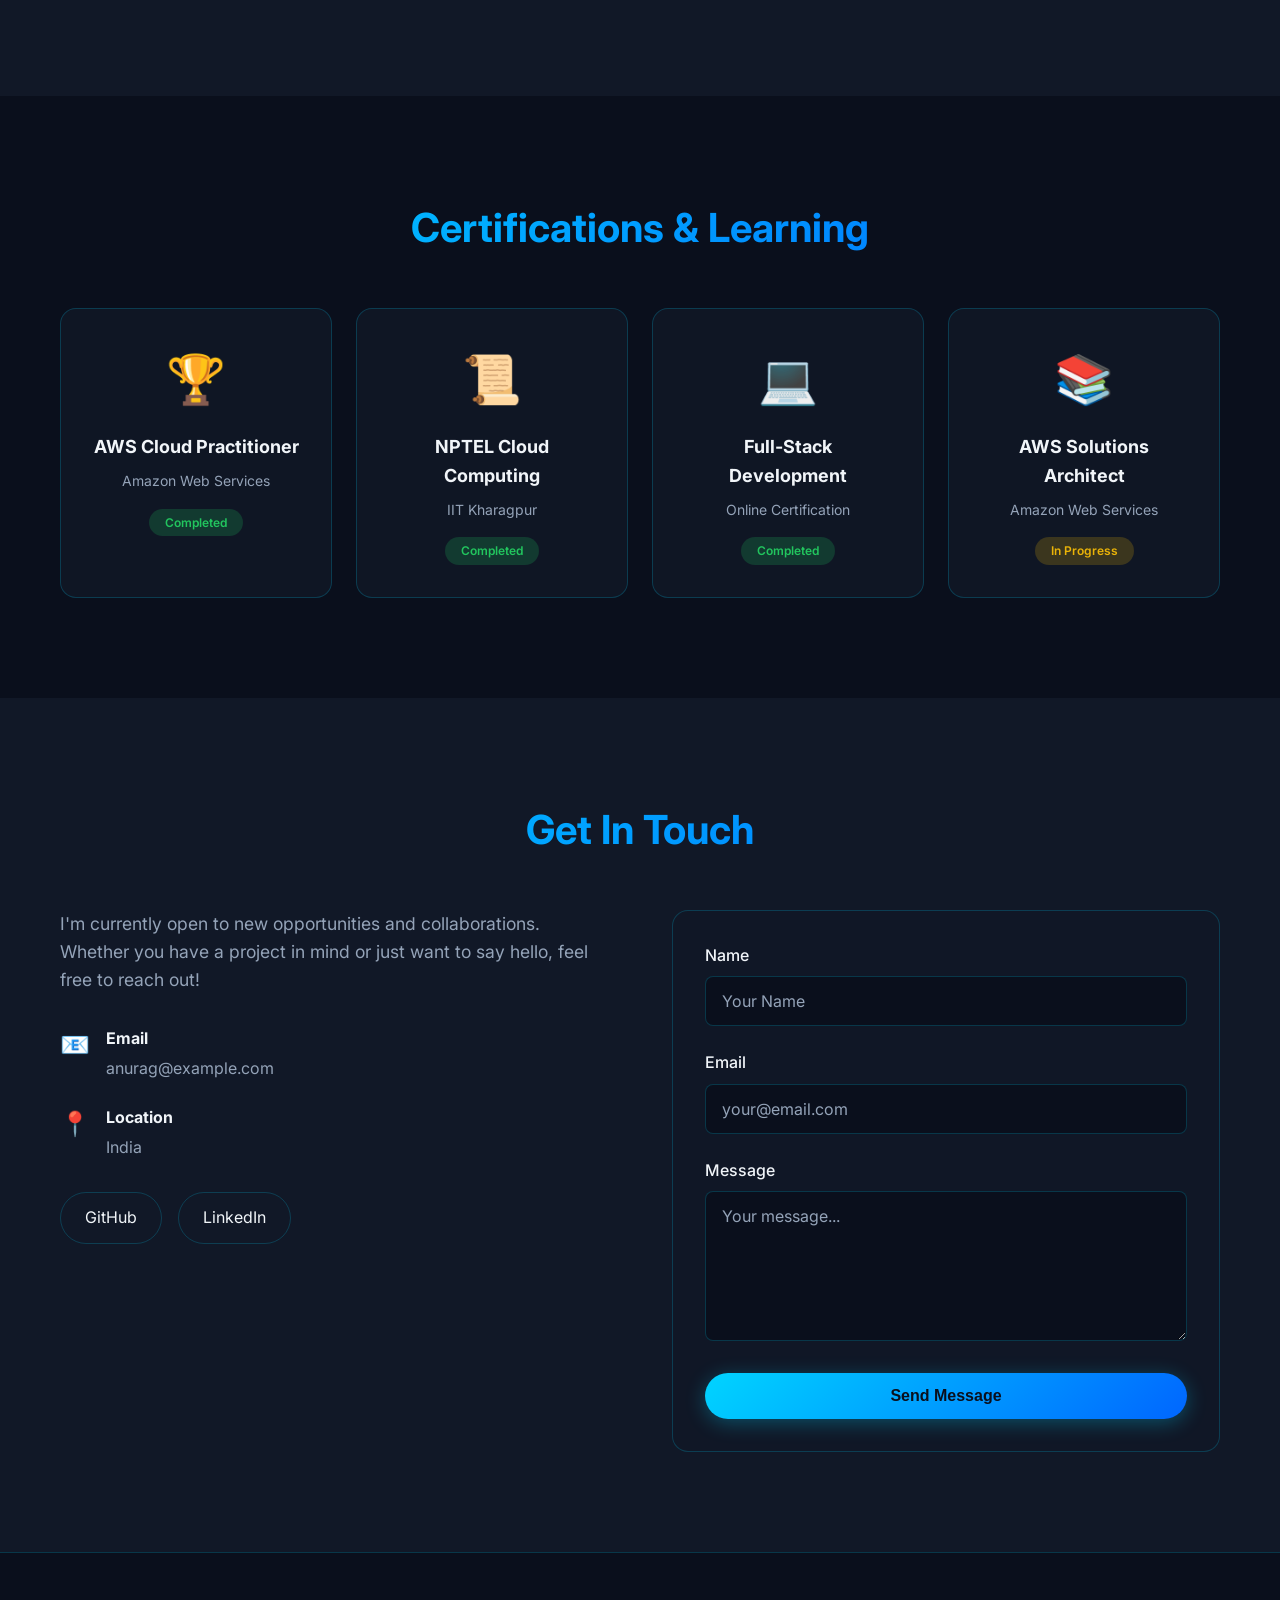
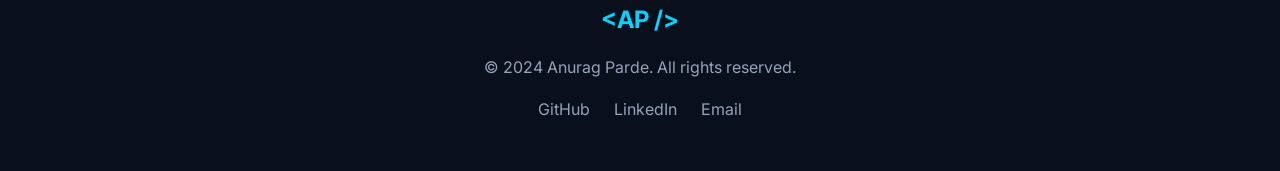
==== commit 68f1499b: "Update index.html" ====
--- a/index.html
+++ b/index.html
@@ -35,7 +35,7 @@
     <div class="hero-content">
       <p class="hero-greeting">Hello, I'm</p>
       <h1 class="hero-name">Anurag Parde</h1>
-      <h2 class="hero-role">Cloud & Full-Stack Developer</h2>
+      <h2 class="hero-role">Cloud Pipeline created successfully</h2>
       <p class="hero-tagline">Building scalable cloud solutions and modern web applications with AWS, React, and cutting-edge technologies.</p>
       <div class="hero-buttons">
         <a href="#projects" class="btn btn-primary">View My Work</a>
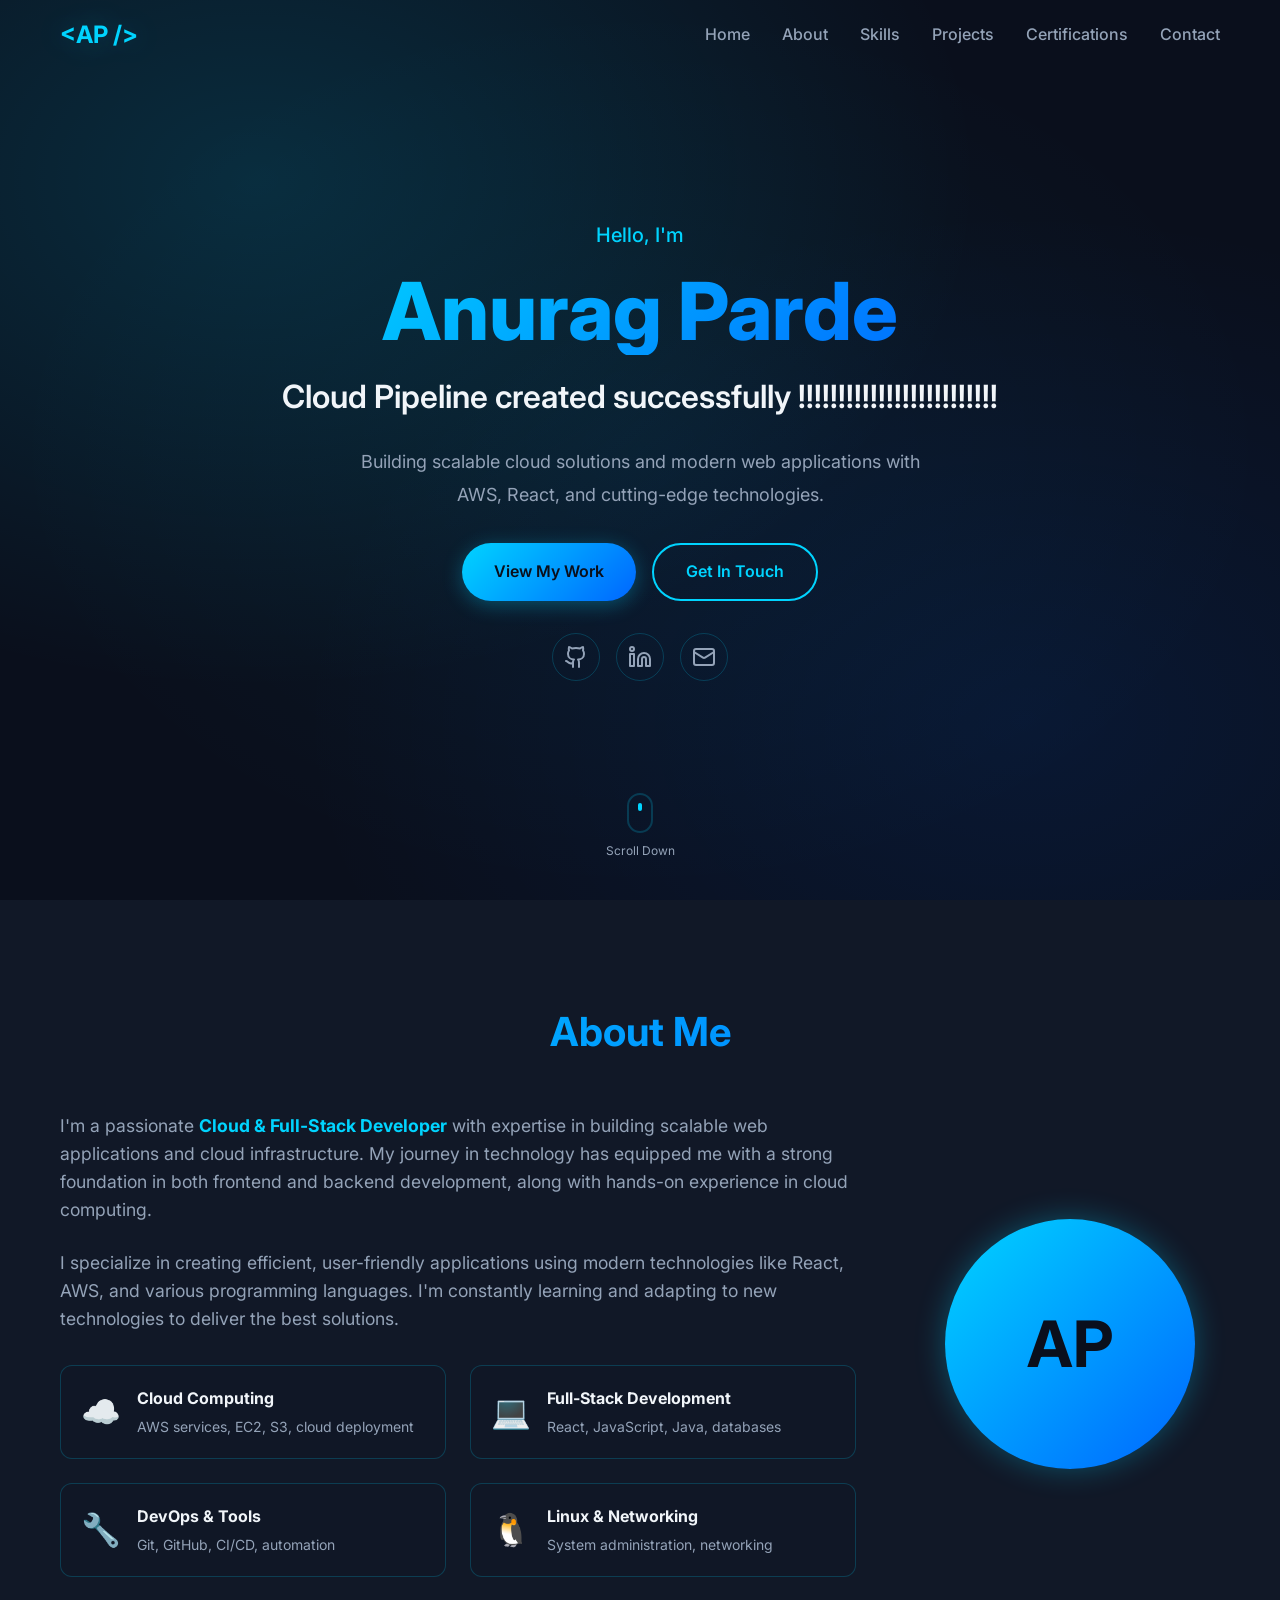
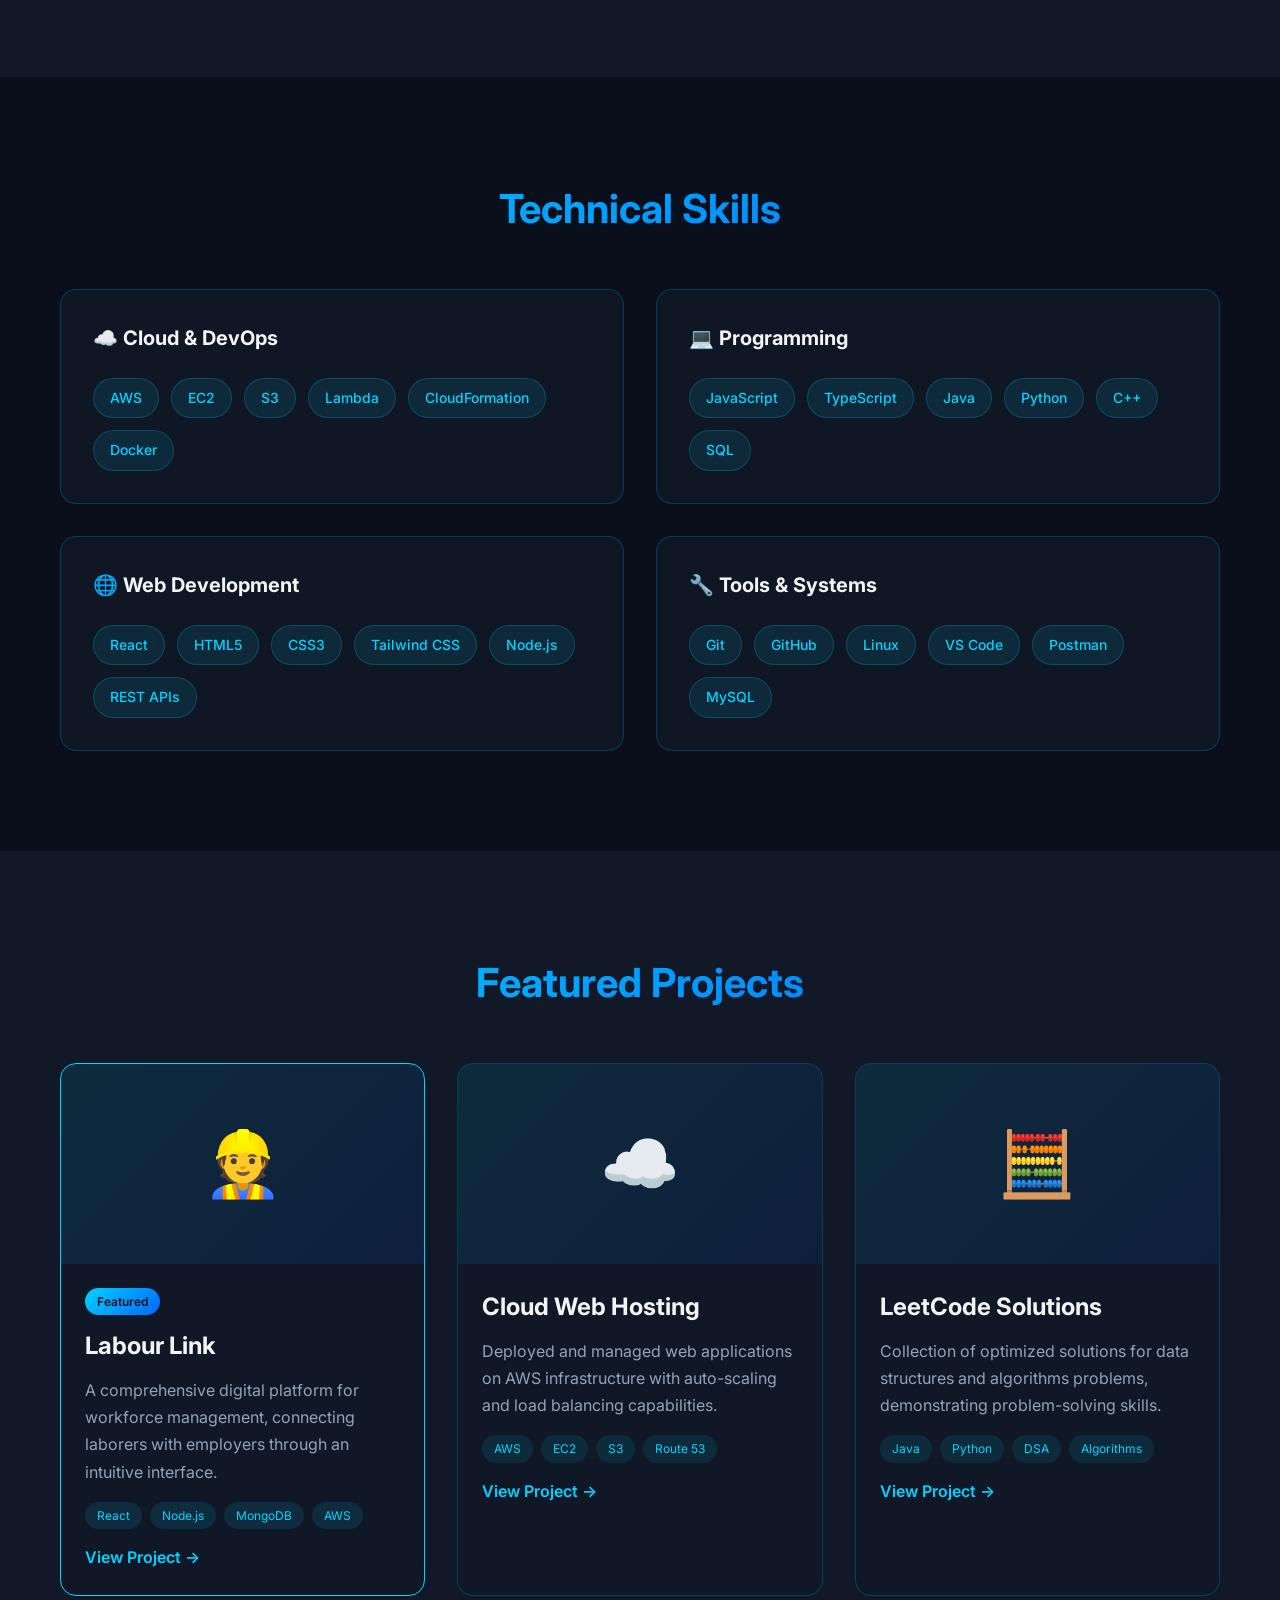
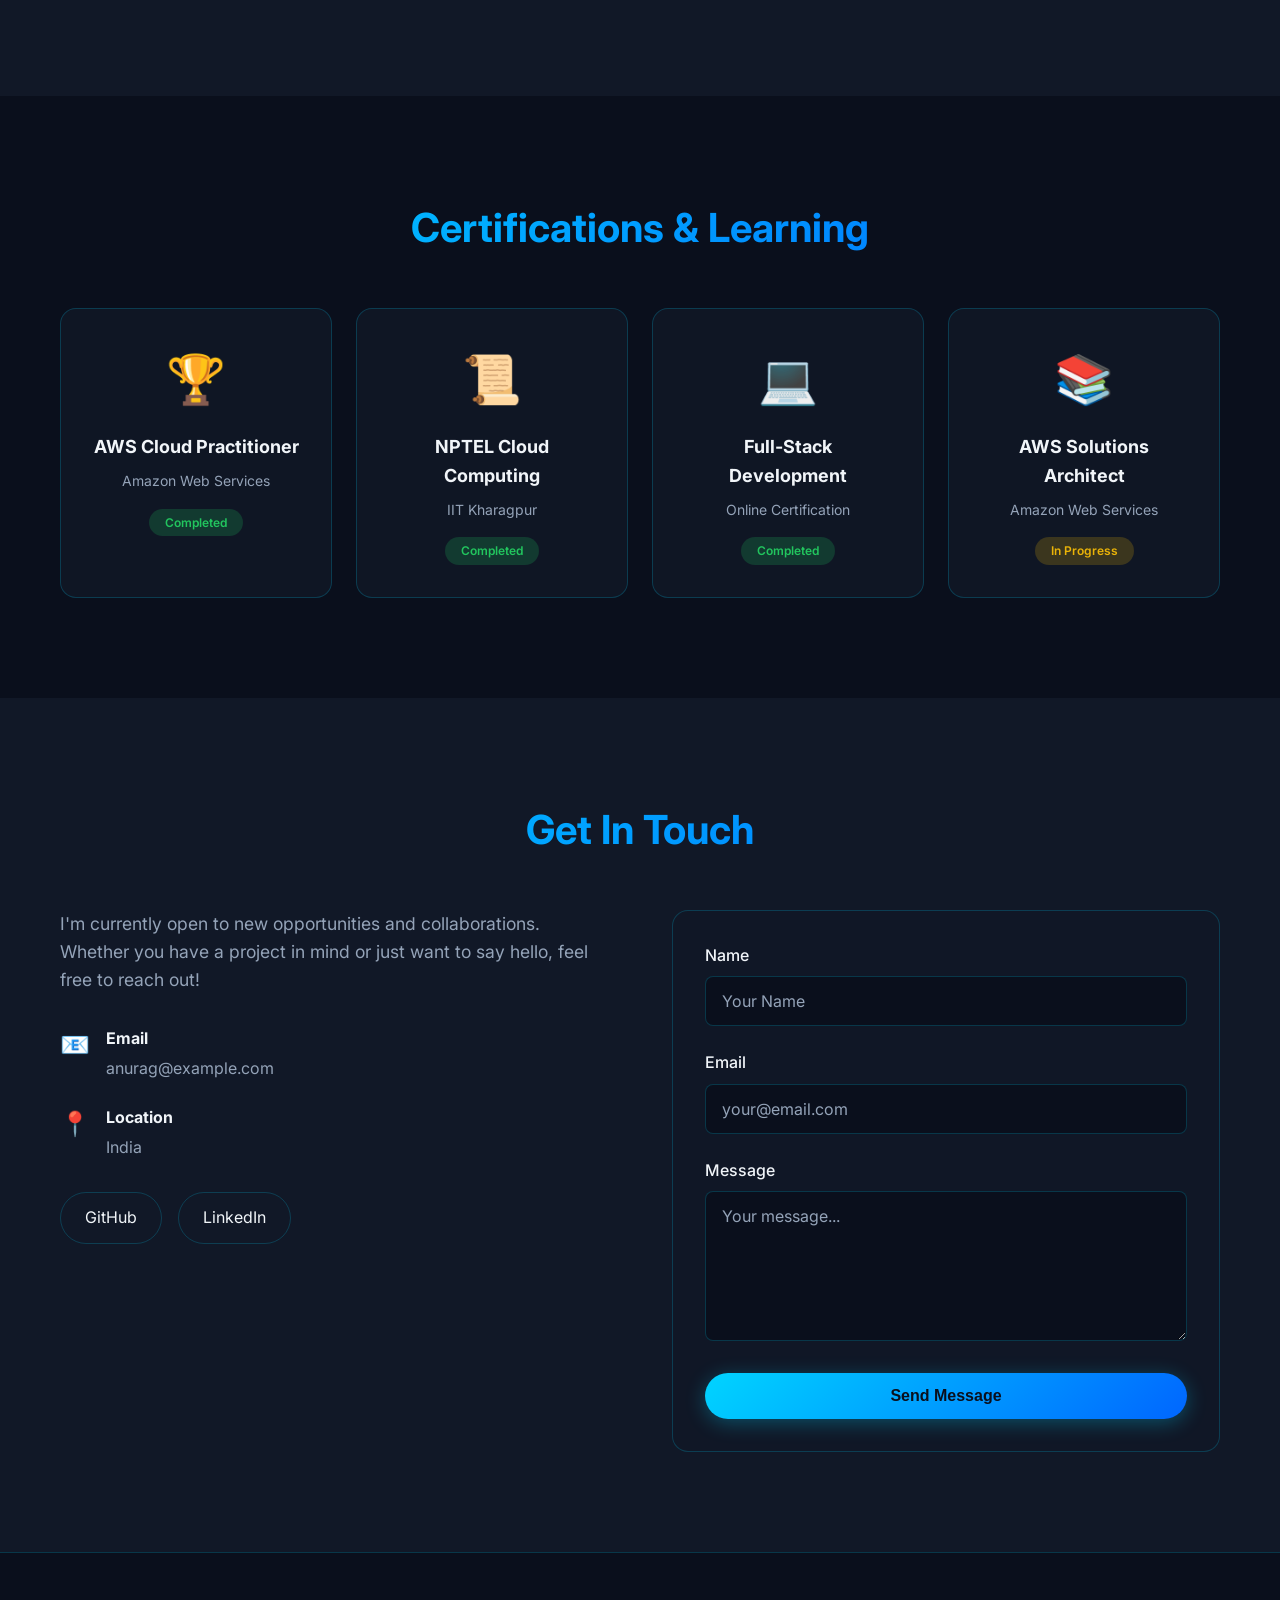
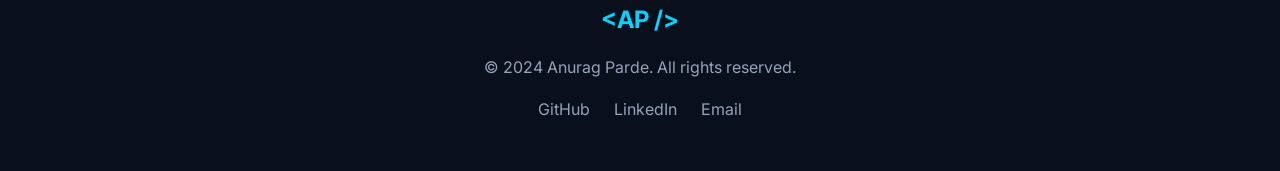
==== commit c85e7cf1: "Update index.html" ====
--- a/index.html
+++ b/index.html
@@ -35,7 +35,7 @@
     <div class="hero-content">
       <p class="hero-greeting">Hello, I'm</p>
       <h1 class="hero-name">Anurag Parde</h1>
-      <h2 class="hero-role">Cloud Pipeline created successfully</h2>
+      <h2 class="hero-role">Cloud Pipeline created successfully !!!!!!!!!!!!!!!!!!!!!!!!!</h2>
       <p class="hero-tagline">Building scalable cloud solutions and modern web applications with AWS, React, and cutting-edge technologies.</p>
       <div class="hero-buttons">
         <a href="#projects" class="btn btn-primary">View My Work</a>
